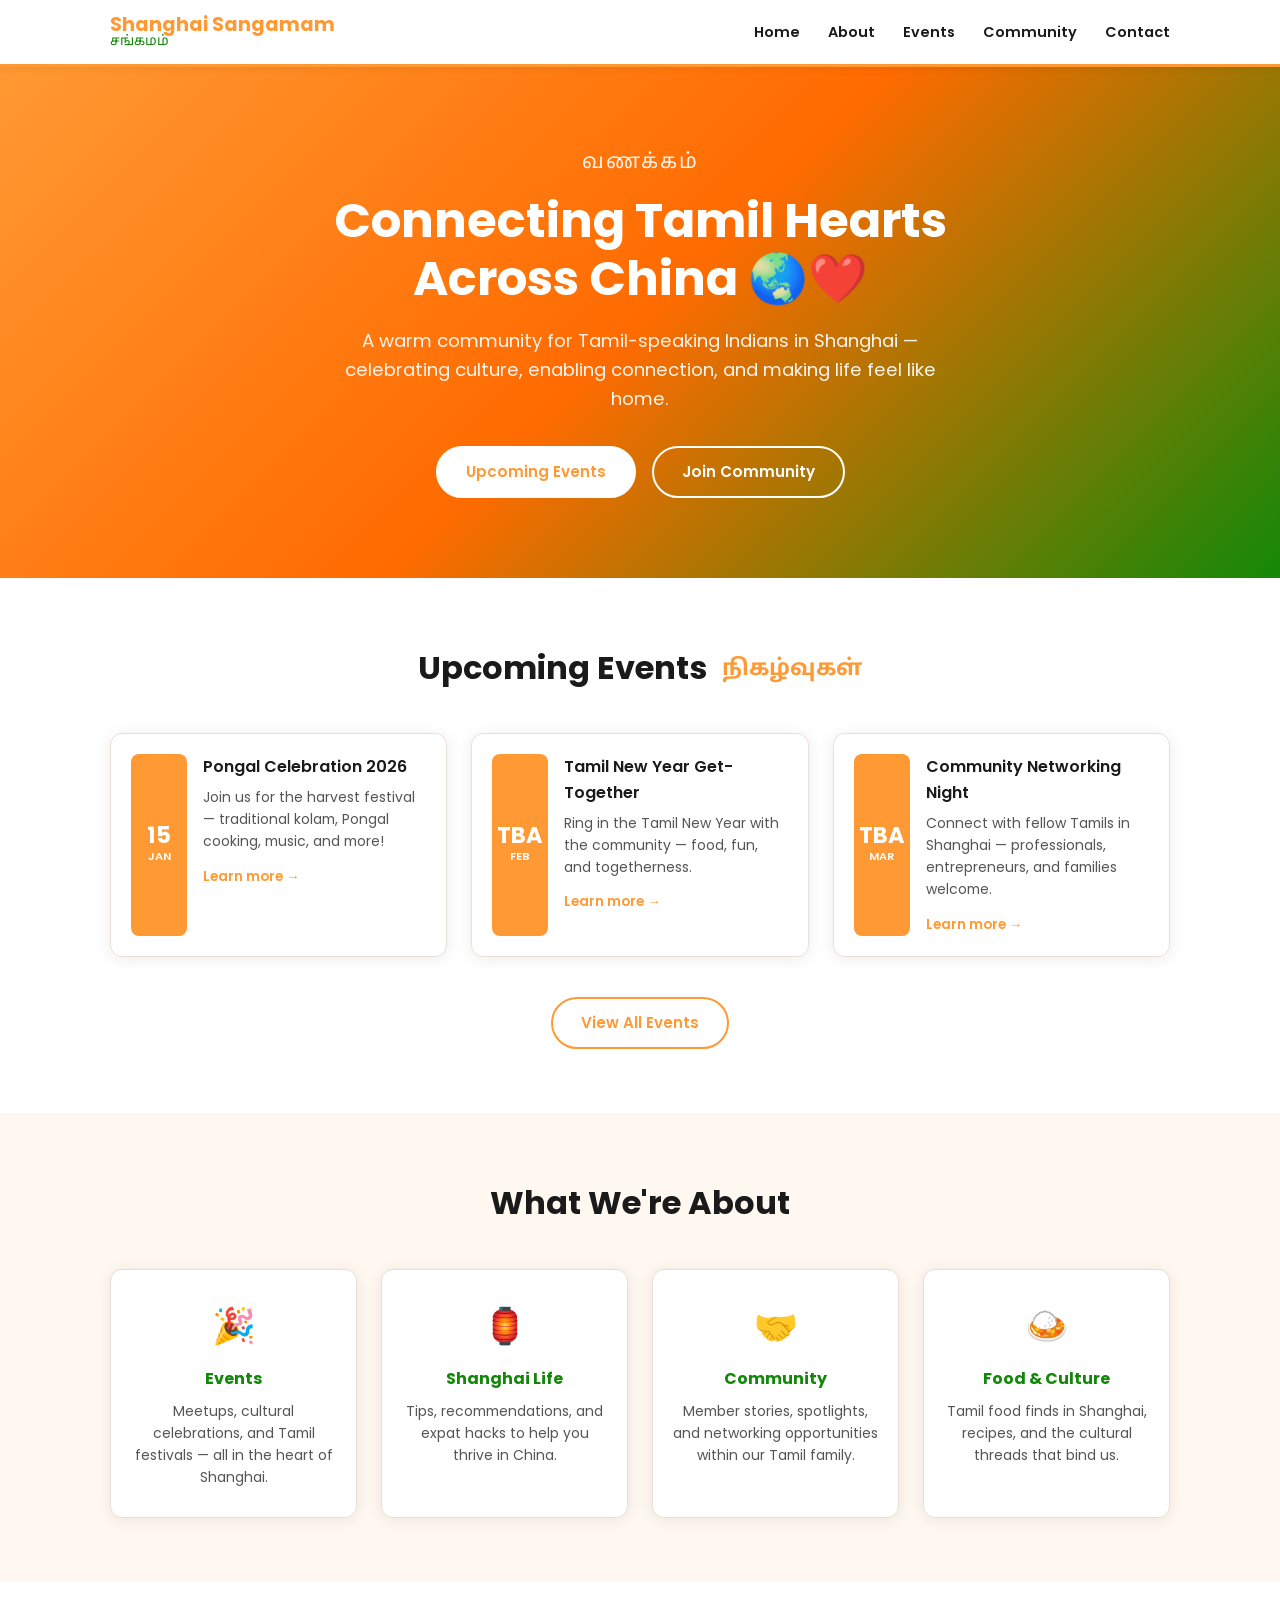
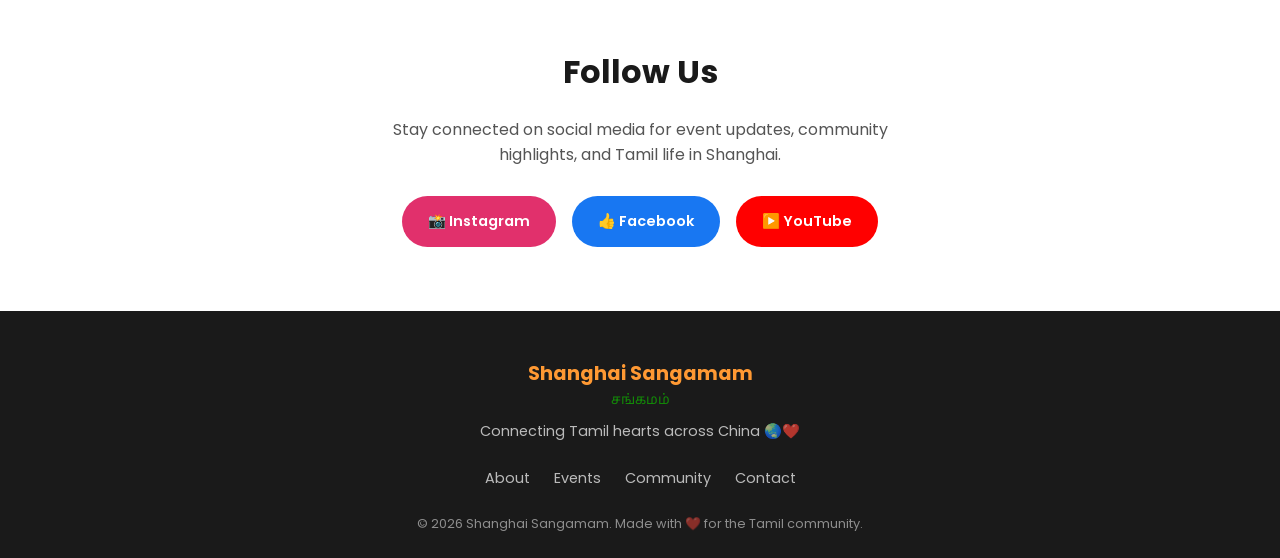
==== index.html @ ef9b686e "Initial website launch — full folder structure + all 5 pages Home, About, Events, Community, and Con" ====
<!DOCTYPE html>
<html lang="en">
<head>
  <meta charset="UTF-8" />
  <meta name="viewport" content="width=device-width, initial-scale=1.0" />
  <title>Shanghai Sangamam — Connecting Tamil Hearts Across China</title>
  <meta name="description" content="A digital home for the Tamil-speaking Indian community in Shanghai. Join us for events, culture, and community." />
  <link rel="preconnect" href="https://fonts.googleapis.com" />
  <link rel="preconnect" href="https://fonts.gstatic.com" crossorigin />
  <link href="https://fonts.googleapis.com/css2?family=Poppins:wght@400;600;700&family=Noto+Sans+Tamil:wght@400;600&display=swap" rel="stylesheet" />
  <link rel="stylesheet" href="style.css" />
</head>
<body>

  <header class="site-header">
    <div class="container">
      <div class="logo">
        <span class="logo-text">Shanghai Sangamam</span>
        <span class="logo-tamil">சங்கமம்</span>
      </div>
      <nav class="main-nav">
        <a href="index.html">Home</a>
        <a href="pages/about.html">About</a>
        <a href="pages/events.html">Events</a>
        <a href="pages/community.html">Community</a>
        <a href="pages/contact.html">Contact</a>
      </nav>
      <button class="nav-toggle" aria-label="Toggle navigation">&#9776;</button>
    </div>
  </header>

  <section class="hero">
    <div class="container">
      <p class="hero-tamil">வணக்கம்</p>
      <h1>Connecting Tamil Hearts<br>Across China 🌏❤️</h1>
      <p class="hero-sub">A warm community for Tamil-speaking Indians in Shanghai — celebrating culture, enabling connection, and making life feel like home.</p>
      <div class="hero-cta">
        <a href="pages/events.html" class="btn btn-primary">Upcoming Events</a>
        <a href="pages/community.html" class="btn btn-outline">Join Community</a>
      </div>
    </div>
  </section>

  <section class="section upcoming-events">
    <div class="container">
      <h2>Upcoming Events <span class="tamil-accent">நிகழ்வுகள்</span></h2>
      <div class="events-grid">
        <div class="event-card">
          <div class="event-date">
            <span class="day">15</span>
            <span class="month">Jan</span>
          </div>
          <div class="event-info">
            <h3>Pongal Celebration 2026</h3>
            <p>Join us for the harvest festival — traditional kolam, Pongal cooking, music, and more!</p>
            <a href="pages/events.html" class="link-arrow">Learn more →</a>
          </div>
        </div>
        <div class="event-card">
          <div class="event-date">
            <span class="day">TBA</span>
            <span class="month">Feb</span>
          </div>
          <div class="event-info">
            <h3>Tamil New Year Get-Together</h3>
            <p>Ring in the Tamil New Year with the community — food, fun, and togetherness.</p>
            <a href="pages/events.html" class="link-arrow">Learn more →</a>
          </div>
        </div>
        <div class="event-card">
          <div class="event-date">
            <span class="day">TBA</span>
            <span class="month">Mar</span>
          </div>
          <div class="event-info">
            <h3>Community Networking Night</h3>
            <p>Connect with fellow Tamils in Shanghai — professionals, entrepreneurs, and families welcome.</p>
            <a href="pages/events.html" class="link-arrow">Learn more →</a>
          </div>
        </div>
      </div>
      <div class="section-footer">
        <a href="pages/events.html" class="btn btn-outline">View All Events</a>
      </div>
    </div>
  </section>

  <section class="section pillars">
    <div class="container">
      <h2>What We're About</h2>
      <div class="pillars-grid">
        <div class="pillar-card">
          <div class="pillar-icon">🎉</div>
          <h3>Events</h3>
          <p>Meetups, cultural celebrations, and Tamil festivals — all in the heart of Shanghai.</p>
        </div>
        <div class="pillar-card">
          <div class="pillar-icon">🏮</div>
          <h3>Shanghai Life</h3>
          <p>Tips, recommendations, and expat hacks to help you thrive in China.</p>
        </div>
        <div class="pillar-card">
          <div class="pillar-icon">🤝</div>
          <h3>Community</h3>
          <p>Member stories, spotlights, and networking opportunities within our Tamil family.</p>
        </div>
        <div class="pillar-card">
          <div class="pillar-icon">🍛</div>
          <h3>Food & Culture</h3>
          <p>Tamil food finds in Shanghai, recipes, and the cultural threads that bind us.</p>
        </div>
      </div>
    </div>
  </section>

  <section class="section social-strip">
    <div class="container">
      <h2>Follow Us</h2>
      <p>Stay connected on social media for event updates, community highlights, and Tamil life in Shanghai.</p>
      <div class="social-links">
        <a href="#" class="social-btn instagram" aria-label="Instagram">📸 Instagram</a>
        <a href="#" class="social-btn facebook" aria-label="Facebook">👍 Facebook</a>
        <a href="#" class="social-btn youtube" aria-label="YouTube">▶️ YouTube</a>
      </div>
    </div>
  </section>

  <footer class="site-footer">
    <div class="container">
      <div class="footer-brand">
        <span class="logo-text">Shanghai Sangamam</span>
        <span class="logo-tamil">சங்கமம்</span>
        <p>Connecting Tamil hearts across China 🌏❤️</p>
      </div>
      <nav class="footer-nav">
        <a href="pages/about.html">About</a>
        <a href="pages/events.html">Events</a>
        <a href="pages/community.html">Community</a>
        <a href="pages/contact.html">Contact</a>
      </nav>
      <p class="footer-copy">&copy; 2026 Shanghai Sangamam. Made with ❤️ for the Tamil community.</p>
    </div>
  </footer>

  <script src="script.js"></script>
</body>
</html>
---- style.css ----
/* ===== Reset & Base ===== */
*, *::before, *::after { box-sizing: border-box; margin: 0; padding: 0; }

:root {
  --saffron: #FF9933;
  --saffron-dark: #e07a00;
  --green: #138808;
  --green-dark: #0d6006;
  --cream: #FFF8F0;
  --white: #ffffff;
  --text: #1a1a1a;
  --text-light: #555555;
  --border: #e8e0d5;
  --shadow: 0 2px 16px rgba(0,0,0,0.08);
  --radius: 12px;
}

html { scroll-behavior: smooth; }

body {
  font-family: 'Poppins', sans-serif;
  color: var(--text);
  background: var(--white);
  line-height: 1.6;
}

.tamil { font-family: 'Noto Sans Tamil', sans-serif; }

/* ===== Container ===== */
.container {
  max-width: 1100px;
  margin: 0 auto;
  padding: 0 20px;
}

/* ===== Header ===== */
.site-header {
  background: var(--white);
  border-bottom: 3px solid var(--saffron);
  position: sticky;
  top: 0;
  z-index: 100;
  box-shadow: 0 2px 8px rgba(0,0,0,0.06);
}

.site-header .container {
  display: flex;
  align-items: center;
  justify-content: space-between;
  padding-top: 14px;
  padding-bottom: 14px;
}

.logo { display: flex; flex-direction: column; line-height: 1.1; }
.logo-text { font-size: 1.2rem; font-weight: 700; color: var(--saffron); }
.logo-tamil { font-family: 'Noto Sans Tamil', sans-serif; font-size: 0.85rem; color: var(--green); }

.main-nav { display: flex; gap: 28px; }
.main-nav a {
  text-decoration: none;
  color: var(--text);
  font-weight: 600;
  font-size: 0.9rem;
  transition: color 0.2s;
}
.main-nav a:hover { color: var(--saffron); }

.nav-toggle {
  display: none;
  background: none;
  border: none;
  font-size: 1.5rem;
  cursor: pointer;
  color: var(--text);
}

/* ===== Hero ===== */
.hero {
  background: linear-gradient(135deg, var(--saffron) 0%, #ff6b00 50%, var(--green) 100%);
  color: var(--white);
  padding: 80px 20px;
  text-align: center;
}

.hero-tamil {
  font-family: 'Noto Sans Tamil', sans-serif;
  font-size: 1.3rem;
  opacity: 0.9;
  margin-bottom: 12px;
  letter-spacing: 2px;
}

.hero h1 {
  font-size: clamp(1.8rem, 5vw, 3rem);
  font-weight: 700;
  line-height: 1.2;
  margin-bottom: 18px;
}

.hero-sub {
  font-size: clamp(0.95rem, 2.5vw, 1.15rem);
  max-width: 600px;
  margin: 0 auto 32px;
  opacity: 0.92;
}

.hero-cta { display: flex; gap: 16px; justify-content: center; flex-wrap: wrap; }

/* ===== Buttons ===== */
.btn {
  display: inline-block;
  padding: 12px 28px;
  border-radius: 50px;
  font-weight: 600;
  font-size: 0.95rem;
  text-decoration: none;
  transition: all 0.2s;
  cursor: pointer;
}

.btn-primary {
  background: var(--white);
  color: var(--saffron);
  border: 2px solid var(--white);
}
.btn-primary:hover { background: var(--cream); }

.btn-outline {
  background: transparent;
  color: var(--white);
  border: 2px solid var(--white);
}
.btn-outline:hover { background: rgba(255,255,255,0.15); }

.btn-green {
  background: var(--green);
  color: var(--white);
  border: 2px solid var(--green);
}
.btn-green:hover { background: var(--green-dark); }

/* ===== Sections ===== */
.section { padding: 64px 20px; }
.section:nth-child(even) { background: var(--cream); }

.section h2 {
  font-size: clamp(1.5rem, 3.5vw, 2rem);
  font-weight: 700;
  margin-bottom: 40px;
  text-align: center;
  color: var(--text);
}

.tamil-accent {
  font-family: 'Noto Sans Tamil', sans-serif;
  font-size: 0.7em;
  color: var(--saffron);
  margin-left: 8px;
  vertical-align: middle;
}

.section-footer { text-align: center; margin-top: 40px; }
.section-footer .btn-outline { color: var(--saffron); border-color: var(--saffron); }
.section-footer .btn-outline:hover { background: var(--saffron); color: var(--white); }

/* ===== Events Grid ===== */
.events-grid {
  display: grid;
  grid-template-columns: repeat(auto-fit, minmax(280px, 1fr));
  gap: 24px;
}

.event-card {
  display: flex;
  gap: 16px;
  background: var(--white);
  border: 1px solid var(--border);
  border-radius: var(--radius);
  padding: 20px;
  box-shadow: var(--shadow);
  transition: transform 0.2s;
}
.event-card:hover { transform: translateY(-2px); }

.event-date {
  display: flex;
  flex-direction: column;
  align-items: center;
  justify-content: center;
  background: var(--saffron);
  color: var(--white);
  border-radius: 8px;
  min-width: 56px;
  padding: 8px;
  text-align: center;
}
.event-date .day { font-size: 1.4rem; font-weight: 700; line-height: 1; }
.event-date .month { font-size: 0.7rem; font-weight: 600; text-transform: uppercase; margin-top: 2px; }

.event-info h3 { font-size: 1rem; font-weight: 600; margin-bottom: 6px; }
.event-info p { font-size: 0.87rem; color: var(--text-light); margin-bottom: 10px; }

.link-arrow {
  color: var(--saffron);
  font-weight: 600;
  font-size: 0.85rem;
  text-decoration: none;
}
.link-arrow:hover { color: var(--saffron-dark); }

/* ===== Pillars Grid ===== */
.pillars-grid {
  display: grid;
  grid-template-columns: repeat(auto-fit, minmax(220px, 1fr));
  gap: 24px;
}

.pillar-card {
  background: var(--white);
  border: 1px solid var(--border);
  border-radius: var(--radius);
  padding: 28px 20px;
  text-align: center;
  box-shadow: var(--shadow);
  transition: transform 0.2s;
}
.pillar-card:hover { transform: translateY(-3px); }
.pillar-icon { font-size: 2.2rem; margin-bottom: 12px; }
.pillar-card h3 { font-size: 1rem; font-weight: 700; margin-bottom: 8px; color: var(--green); }
.pillar-card p { font-size: 0.87rem; color: var(--text-light); }

/* ===== Social Strip ===== */
.social-strip { text-align: center; }
.social-strip p { color: var(--text-light); margin-bottom: 28px; max-width: 500px; margin-left: auto; margin-right: auto; margin-top: -20px; }

.social-links { display: flex; gap: 16px; justify-content: center; flex-wrap: wrap; }

.social-btn {
  display: inline-block;
  padding: 12px 24px;
  border-radius: 50px;
  font-weight: 600;
  font-size: 0.9rem;
  text-decoration: none;
  transition: all 0.2s;
  border: 2px solid transparent;
}
.social-btn.instagram { background: #E1306C; color: var(--white); }
.social-btn.instagram:hover { background: #c0255a; }
.social-btn.facebook { background: #1877F2; color: var(--white); }
.social-btn.facebook:hover { background: #145dbf; }
.social-btn.youtube { background: #FF0000; color: var(--white); }
.social-btn.youtube:hover { background: #cc0000; }

/* ===== Footer ===== */
.site-footer {
  background: var(--text);
  color: var(--white);
  padding: 48px 20px 24px;
  text-align: center;
}

.footer-brand { margin-bottom: 24px; }
.footer-brand .logo-text { display: block; font-size: 1.2rem; font-weight: 700; color: var(--saffron); }
.footer-brand .logo-tamil { display: block; font-family: 'Noto Sans Tamil', sans-serif; font-size: 0.85rem; color: var(--green); margin-bottom: 8px; }
.footer-brand p { font-size: 0.9rem; opacity: 0.7; }

.footer-nav { display: flex; gap: 24px; justify-content: center; flex-wrap: wrap; margin-bottom: 24px; }
.footer-nav a { color: rgba(255,255,255,0.7); text-decoration: none; font-size: 0.9rem; }
.footer-nav a:hover { color: var(--saffron); }

.footer-copy { font-size: 0.8rem; opacity: 0.5; }

/* ===== Page Hero (inner pages) ===== */
.page-hero {
  background: linear-gradient(135deg, var(--saffron) 0%, var(--green) 100%);
  color: var(--white);
  padding: 60px 20px;
  text-align: center;
}
.page-hero h1 { font-size: clamp(1.6rem, 4vw, 2.4rem); font-weight: 700; }
.page-hero .page-tamil { font-family: 'Noto Sans Tamil', sans-serif; font-size: 1rem; opacity: 0.85; margin-bottom: 10px; }
.page-hero p { opacity: 0.9; max-width: 560px; margin: 12px auto 0; }

/* ===== Form ===== */
.form-group { margin-bottom: 20px; }
.form-group label { display: block; font-weight: 600; font-size: 0.9rem; margin-bottom: 6px; }
.form-group input,
.form-group textarea,
.form-group select {
  width: 100%;
  padding: 12px 14px;
  border: 1.5px solid var(--border);
  border-radius: 8px;
  font-family: 'Poppins', sans-serif;
  font-size: 0.95rem;
  color: var(--text);
  transition: border-color 0.2s;
  background: var(--white);
}
.form-group input:focus,
.form-group textarea:focus { outline: none; border-color: var(--saffron); }
.form-group textarea { resize: vertical; min-height: 120px; }

/* ===== Responsive ===== */
@media (max-width: 768px) {
  .main-nav { display: none; }
  .main-nav.open { display: flex; flex-direction: column; gap: 16px; padding: 20px 0 10px; }
  .nav-toggle { display: block; }
  .site-header .container { flex-wrap: wrap; }
  .hero { padding: 60px 16px; }
  .section { padding: 48px 16px; }
  .events-grid, .pillars-grid { grid-template-columns: 1fr; }
}
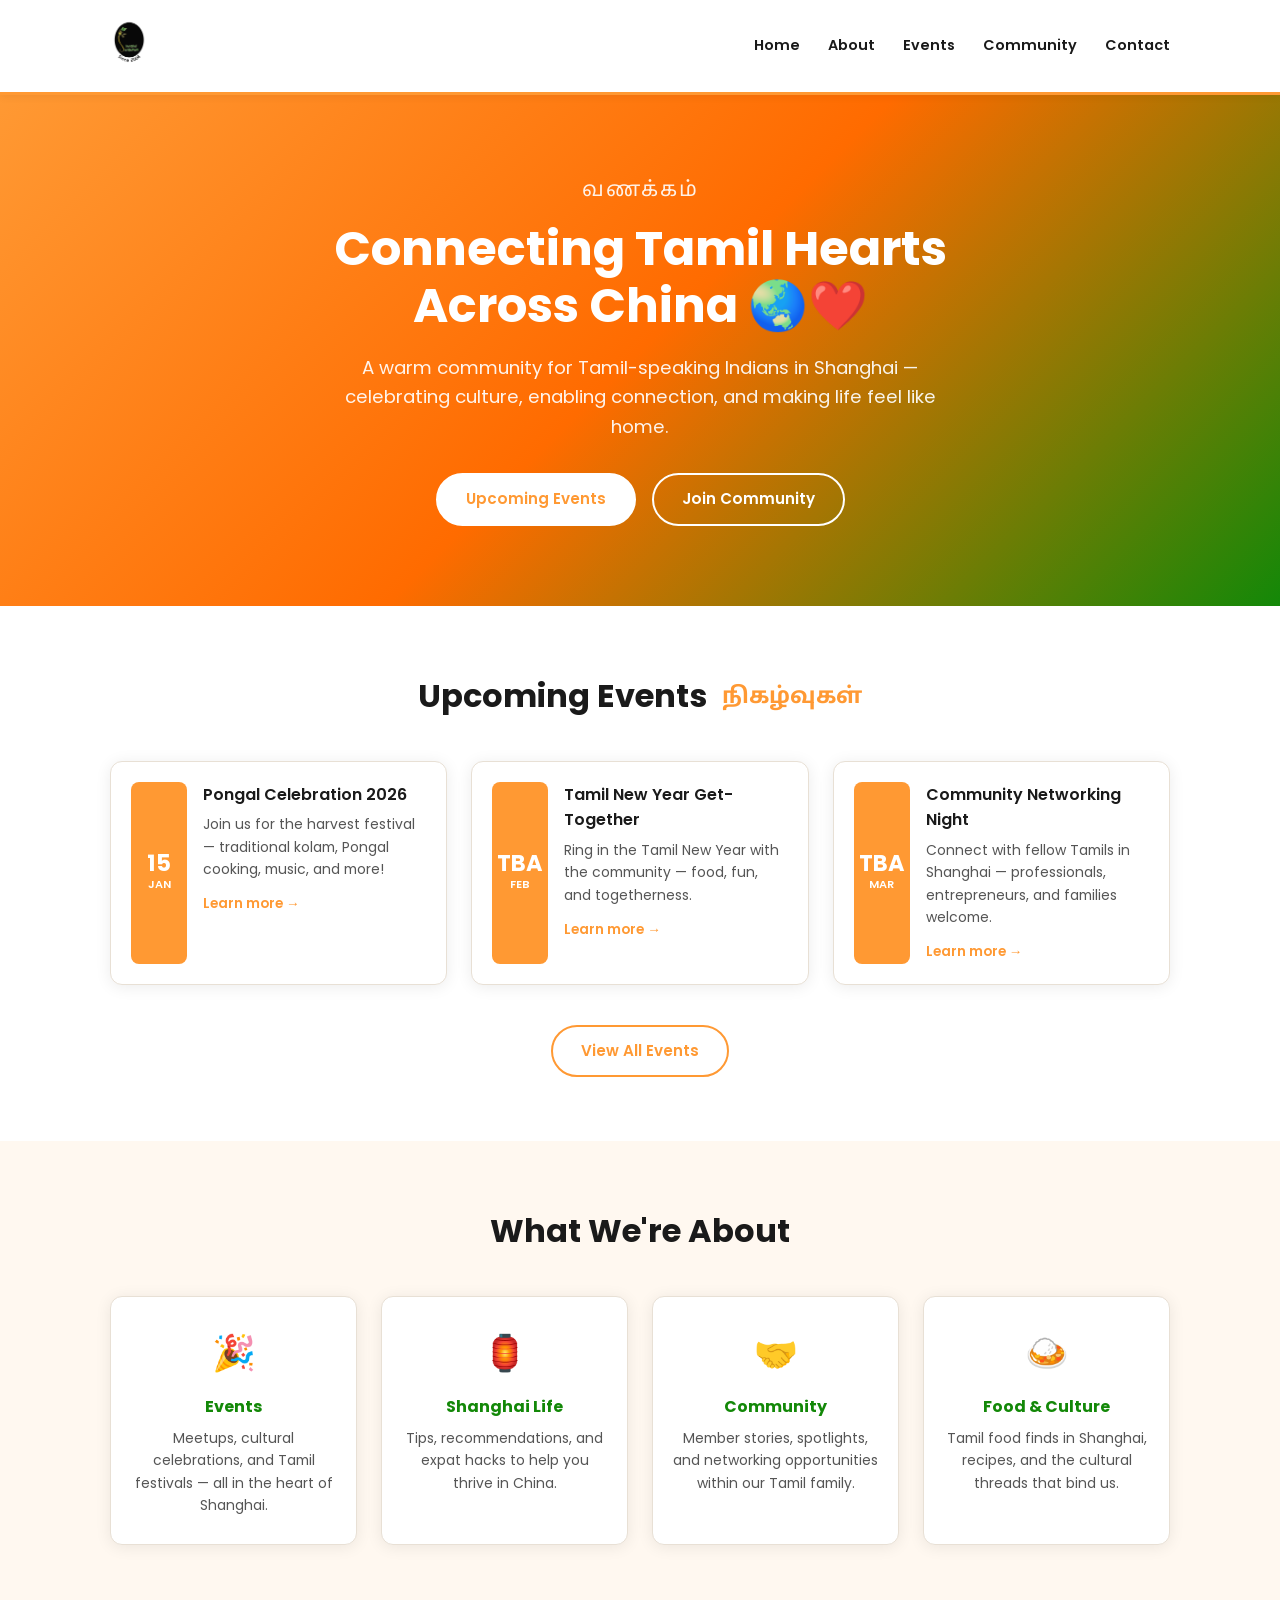
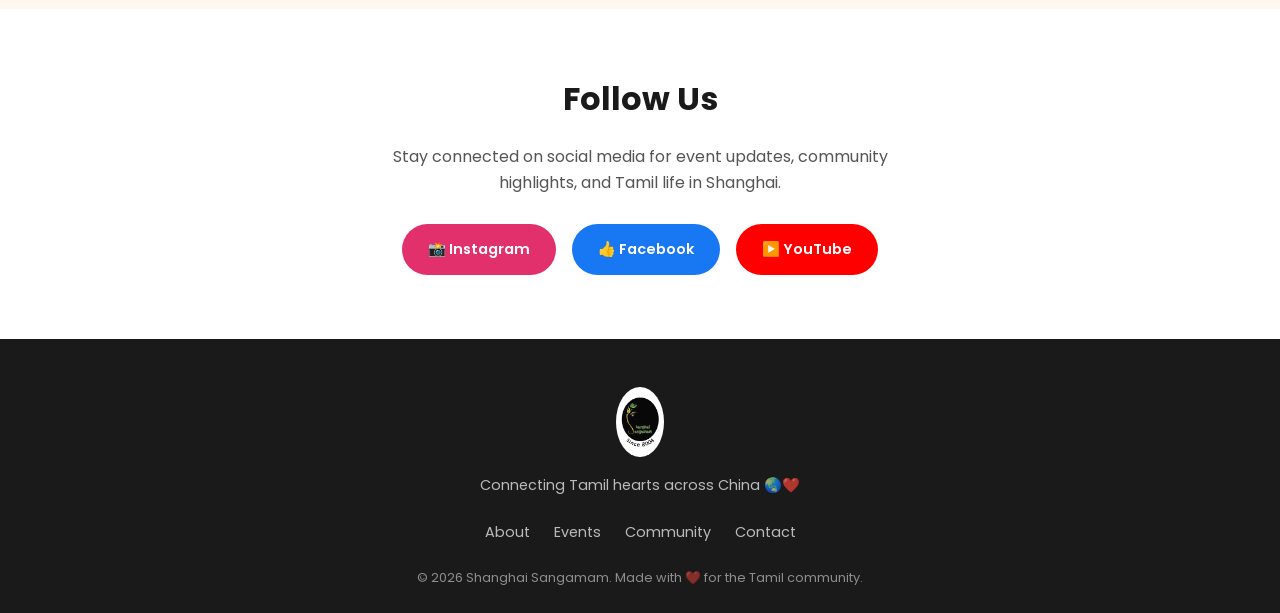
==== commit 1b79fa72: "Add SS logo to header and footer across all pages Co-Authored-By: Claude Sonnet 4.6 <noreply@anthrop" ====
--- a/index.html
+++ b/index.html
@@ -15,8 +15,7 @@
   <header class="site-header">
     <div class="container">
       <div class="logo">
-        <span class="logo-text">Shanghai Sangamam</span>
-        <span class="logo-tamil">சங்கமம்</span>
+        <a href="index.html"><img src="assets/logo/ss-logo.jpg" alt="Shanghai Sangamam" class="logo-img" /></a>
       </div>
       <nav class="main-nav">
         <a href="index.html">Home</a>
@@ -118,9 +117,9 @@
       <h2>Follow Us</h2>
       <p>Stay connected on social media for event updates, community highlights, and Tamil life in Shanghai.</p>
       <div class="social-links">
-        <a href="#" class="social-btn instagram" aria-label="Instagram">📸 Instagram</a>
-        <a href="#" class="social-btn facebook" aria-label="Facebook">👍 Facebook</a>
-        <a href="#" class="social-btn youtube" aria-label="YouTube">▶️ YouTube</a>
+        <a href="https://www.instagram.com/shanghaisangamam/" class="social-btn instagram" target="_blank" rel="noopener" aria-label="Instagram">📸 Instagram</a>
+        <a href="https://facebook.com/profile.php?id=61591375113423" class="social-btn facebook" target="_blank" rel="noopener" aria-label="Facebook">👍 Facebook</a>
+        <a href="https://www.youtube.com/@Shanghaisangamam" class="social-btn youtube" target="_blank" rel="noopener" aria-label="YouTube">▶️ YouTube</a>
       </div>
     </div>
   </section>
@@ -128,8 +127,7 @@
   <footer class="site-footer">
     <div class="container">
       <div class="footer-brand">
-        <span class="logo-text">Shanghai Sangamam</span>
-        <span class="logo-tamil">சங்கமம்</span>
+        <img src="assets/logo/ss-logo.jpg" alt="Shanghai Sangamam" class="footer-logo-img" />
         <p>Connecting Tamil hearts across China 🌏❤️</p>
       </div>
       <nav class="footer-nav">
--- a/style.css
+++ b/style.css
@@ -51,9 +51,9 @@
   padding-bottom: 14px;
 }
 
-.logo { display: flex; flex-direction: column; line-height: 1.1; }
-.logo-text { font-size: 1.2rem; font-weight: 700; color: var(--saffron); }
-.logo-tamil { font-family: 'Noto Sans Tamil', sans-serif; font-size: 0.85rem; color: var(--green); }
+.logo { display: flex; align-items: center; }
+.logo-img { height: 56px; width: auto; border-radius: 50%; object-fit: cover; }
+.footer-logo-img { height: 70px; width: auto; border-radius: 50%; object-fit: cover; margin-bottom: 10px; }
 
 .main-nav { display: flex; gap: 28px; }
 .main-nav a {
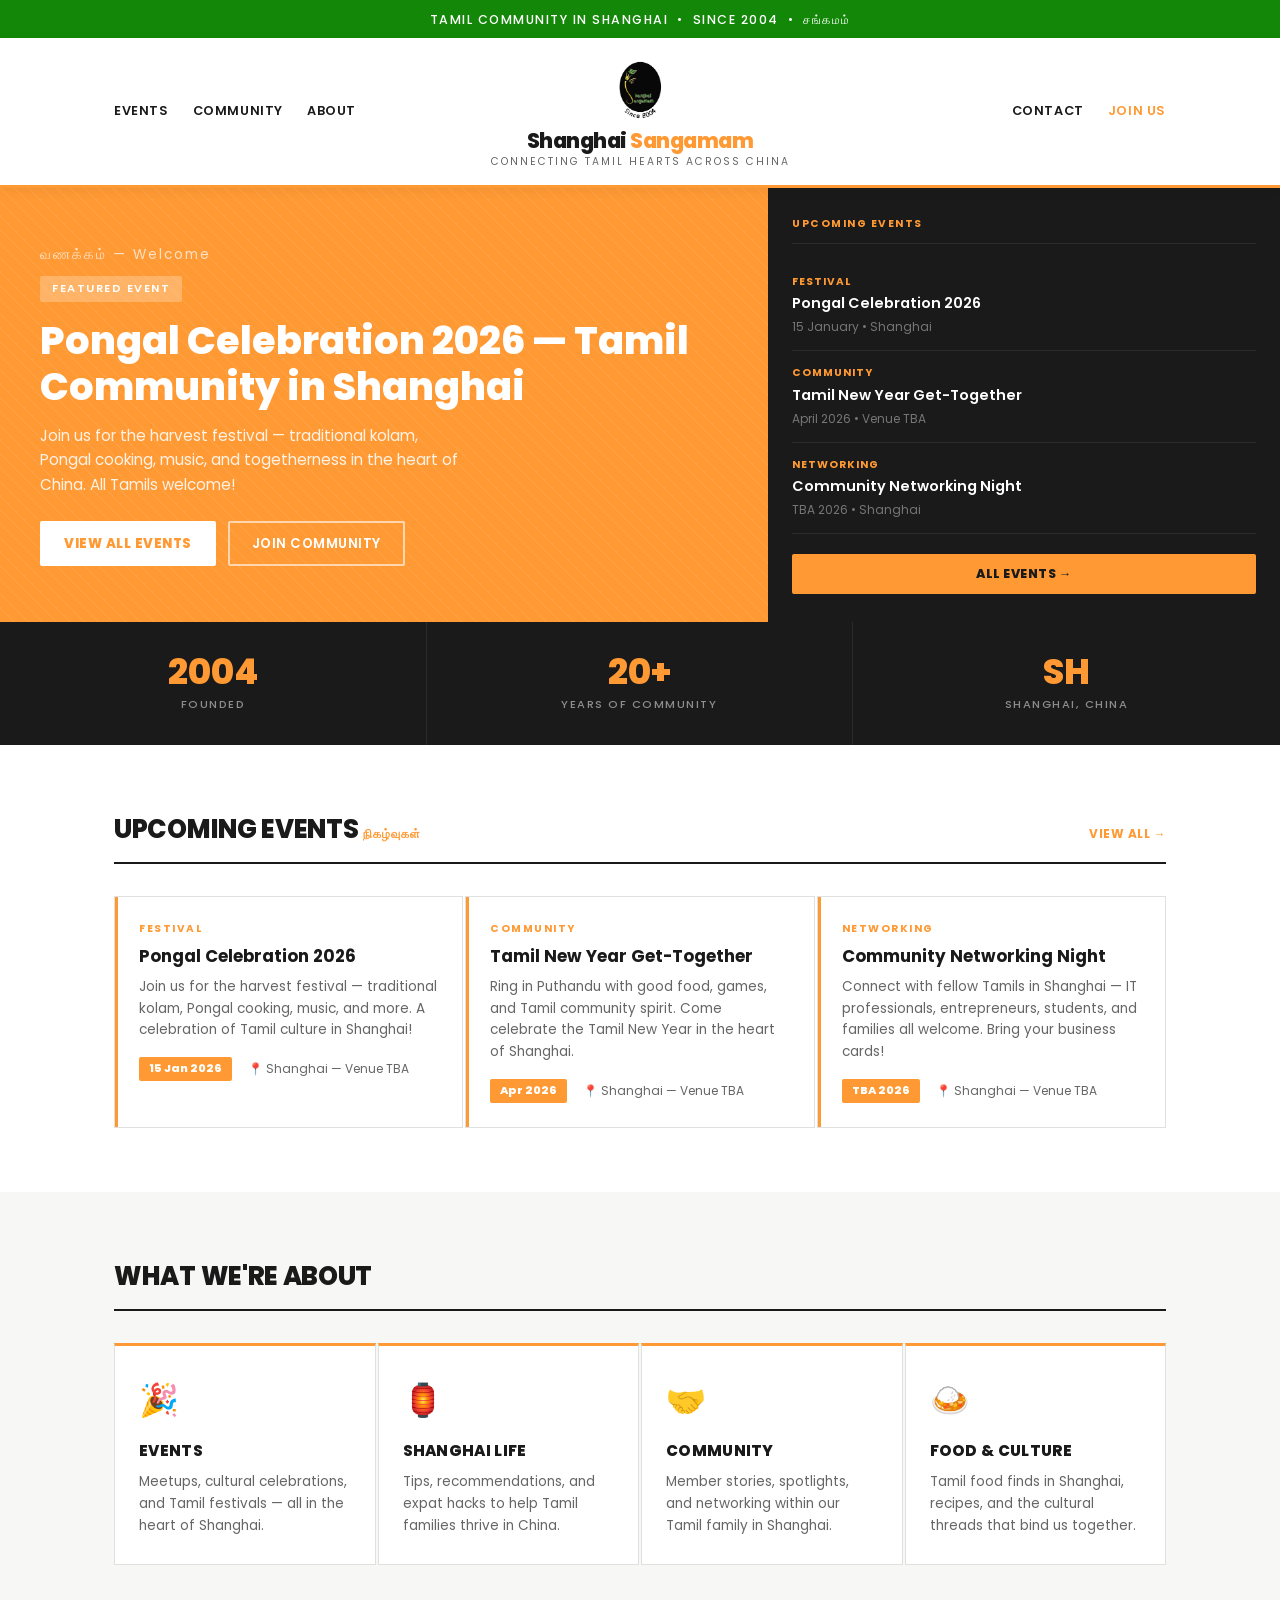
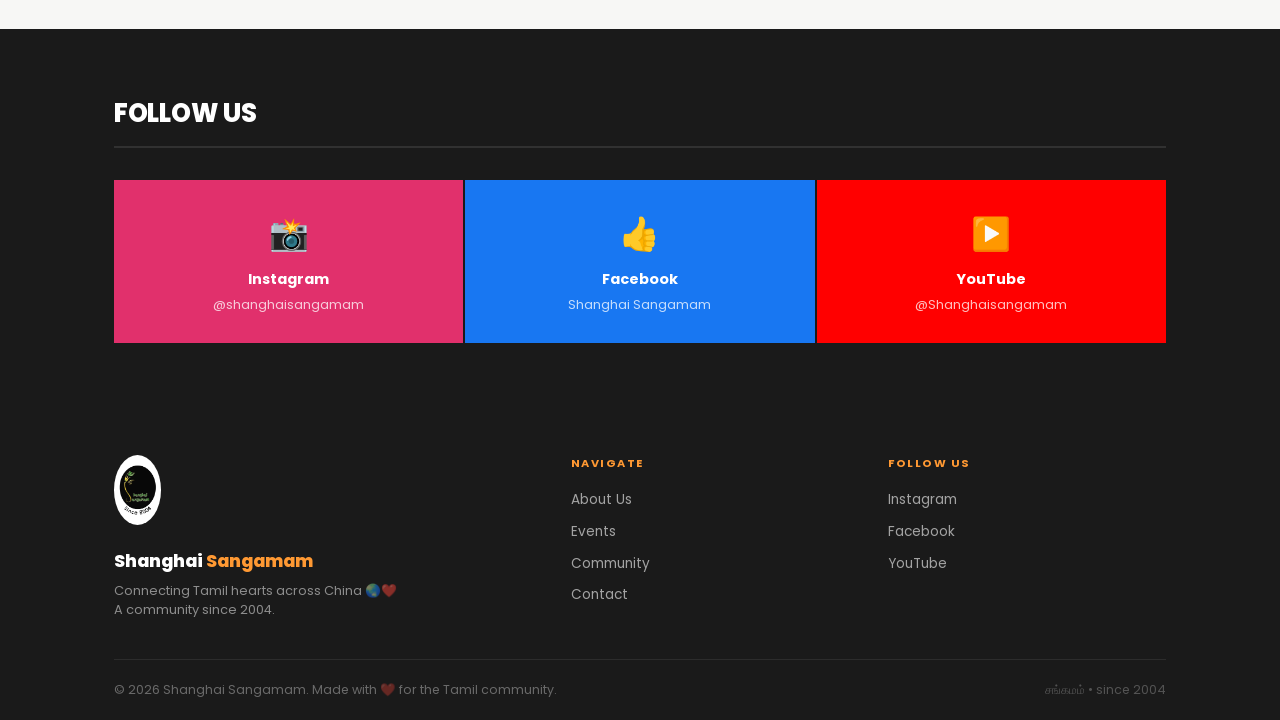
==== commit 76bf9d98: "Rebuild website in magazine editorial style New design: dark header, saffron hero split, editorial c" ====
--- a/index.html
+++ b/index.html
@@ -4,139 +4,221 @@
   <meta charset="UTF-8" />
   <meta name="viewport" content="width=device-width, initial-scale=1.0" />
   <title>Shanghai Sangamam — Connecting Tamil Hearts Across China</title>
-  <meta name="description" content="A digital home for the Tamil-speaking Indian community in Shanghai. Join us for events, culture, and community." />
+  <meta name="description" content="A digital home for the Tamil-speaking Indian community in Shanghai. Join us for events, culture, and community. Since 2004." />
   <link rel="preconnect" href="https://fonts.googleapis.com" />
   <link rel="preconnect" href="https://fonts.gstatic.com" crossorigin />
-  <link href="https://fonts.googleapis.com/css2?family=Poppins:wght@400;600;700&family=Noto+Sans+Tamil:wght@400;600&display=swap" rel="stylesheet" />
+  <link href="https://fonts.googleapis.com/css2?family=Poppins:wght@400;600;700;800&family=Noto+Sans+Tamil:wght@400;600&display=swap" rel="stylesheet" />
   <link rel="stylesheet" href="style.css" />
 </head>
 <body>
 
+  <div class="top-bar">
+    <span>Tamil Community in Shanghai &nbsp;•&nbsp; Since 2004 &nbsp;•&nbsp; சங்கமம்</span>
+  </div>
+
   <header class="site-header">
     <div class="container">
-      <div class="logo">
-        <a href="index.html"><img src="assets/logo/ss-logo.jpg" alt="Shanghai Sangamam" class="logo-img" /></a>
-      </div>
-      <nav class="main-nav">
-        <a href="index.html">Home</a>
-        <a href="pages/about.html">About</a>
+      <nav class="nav-left">
         <a href="pages/events.html">Events</a>
         <a href="pages/community.html">Community</a>
+        <a href="pages/about.html">About</a>
+      </nav>
+      <div class="logo-center">
+        <a href="index.html">
+          <img src="assets/logo/ss-logo.jpg" alt="Shanghai Sangamam" class="logo-img" />
+          <span class="logo-main">Shanghai <span>Sangamam</span></span>
+          <span class="logo-sub">Connecting Tamil hearts across China</span>
+        </a>
+      </div>
+      <nav class="nav-right">
         <a href="pages/contact.html">Contact</a>
+        <a href="pages/community.html" style="color:var(--saffron);">Join Us</a>
       </nav>
       <button class="nav-toggle" aria-label="Toggle navigation">&#9776;</button>
     </div>
+    <nav class="mobile-nav" id="mobile-nav">
+      <a href="pages/about.html">About</a>
+      <a href="pages/events.html">Events</a>
+      <a href="pages/community.html">Community</a>
+      <a href="pages/contact.html">Contact</a>
+    </nav>
   </header>
 
-  <section class="hero">
-    <div class="container">
-      <p class="hero-tamil">வணக்கம்</p>
-      <h1>Connecting Tamil Hearts<br>Across China 🌏❤️</h1>
-      <p class="hero-sub">A warm community for Tamil-speaking Indians in Shanghai — celebrating culture, enabling connection, and making life feel like home.</p>
-      <div class="hero-cta">
-        <a href="pages/events.html" class="btn btn-primary">Upcoming Events</a>
-        <a href="pages/community.html" class="btn btn-outline">Join Community</a>
+  <!-- Hero -->
+  <div class="hero-split">
+    <div class="hero-main">
+      <div class="hero-main-content">
+        <span class="hero-tamil-accent">வணக்கம் — Welcome</span>
+        <span class="hero-tag">Featured Event</span>
+        <h1>Pongal Celebration 2026 — Tamil Community in Shanghai</h1>
+        <p>Join us for the harvest festival — traditional kolam, Pongal cooking, music, and togetherness in the heart of China. All Tamils welcome!</p>
+        <div class="hero-btns">
+          <a href="pages/events.html" class="btn-white">View All Events</a>
+          <a href="pages/community.html" class="btn-ghost-white">Join Community</a>
+        </div>
+      </div>
+    </div>
+    <div class="hero-sidebar">
+      <div class="sidebar-label">Upcoming Events</div>
+      <div class="sidebar-event">
+        <div class="sidebar-event-cat">Festival</div>
+        <div class="sidebar-event-title">Pongal Celebration 2026</div>
+        <div class="sidebar-event-date">15 January • Shanghai</div>
+      </div>
+      <div class="sidebar-event">
+        <div class="sidebar-event-cat">Community</div>
+        <div class="sidebar-event-title">Tamil New Year Get-Together</div>
+        <div class="sidebar-event-date">April 2026 • Venue TBA</div>
+      </div>
+      <div class="sidebar-event">
+        <div class="sidebar-event-cat">Networking</div>
+        <div class="sidebar-event-title">Community Networking Night</div>
+        <div class="sidebar-event-date">TBA 2026 • Shanghai</div>
+      </div>
+      <div class="sidebar-cta">
+        <a href="pages/events.html" class="btn-saffron">All Events →</a>
+      </div>
+    </div>
+  </div>
+
+  <!-- Stats -->
+  <div class="stats-bar">
+    <div class="stat-item">
+      <div class="stat-num">2004</div>
+      <div class="stat-label">Founded</div>
+    </div>
+    <div class="stat-item">
+      <div class="stat-num">20+</div>
+      <div class="stat-label">Years of Community</div>
+    </div>
+    <div class="stat-item">
+      <div class="stat-num">SH</div>
+      <div class="stat-label">Shanghai, China</div>
+    </div>
+  </div>
+
+  <!-- Upcoming Events -->
+  <section class="section">
+    <div class="container">
+      <div class="section-header">
+        <h2>Upcoming Events <span class="section-header-tamil">நிகழ்வுகள்</span></h2>
+        <a href="pages/events.html" class="view-all">View All →</a>
+      </div>
+      <div class="events-grid">
+        <div class="event-card-mag">
+          <div class="event-card-cat">Festival</div>
+          <div class="event-card-title">Pongal Celebration 2026</div>
+          <div class="event-card-desc">Join us for the harvest festival — traditional kolam, Pongal cooking, music, and more. A celebration of Tamil culture in Shanghai!</div>
+          <div class="event-card-meta">
+            <span class="event-card-date-badge">15 Jan 2026</span>
+            <span>📍 Shanghai — Venue TBA</span>
+          </div>
+        </div>
+        <div class="event-card-mag">
+          <div class="event-card-cat">Community</div>
+          <div class="event-card-title">Tamil New Year Get-Together</div>
+          <div class="event-card-desc">Ring in Puthandu with good food, games, and Tamil community spirit. Come celebrate the Tamil New Year in the heart of Shanghai.</div>
+          <div class="event-card-meta">
+            <span class="event-card-date-badge">Apr 2026</span>
+            <span>📍 Shanghai — Venue TBA</span>
+          </div>
+        </div>
+        <div class="event-card-mag">
+          <div class="event-card-cat">Networking</div>
+          <div class="event-card-title">Community Networking Night</div>
+          <div class="event-card-desc">Connect with fellow Tamils in Shanghai — IT professionals, entrepreneurs, students, and families all welcome. Bring your business cards!</div>
+          <div class="event-card-meta">
+            <span class="event-card-date-badge">TBA 2026</span>
+            <span>📍 Shanghai — Venue TBA</span>
+          </div>
+        </div>
       </div>
     </div>
   </section>
 
-  <section class="section upcoming-events">
-    <div class="container">
-      <h2>Upcoming Events <span class="tamil-accent">நிகழ்வுகள்</span></h2>
-      <div class="events-grid">
-        <div class="event-card">
-          <div class="event-date">
-            <span class="day">15</span>
-            <span class="month">Jan</span>
-          </div>
-          <div class="event-info">
-            <h3>Pongal Celebration 2026</h3>
-            <p>Join us for the harvest festival — traditional kolam, Pongal cooking, music, and more!</p>
-            <a href="pages/events.html" class="link-arrow">Learn more →</a>
-          </div>
-        </div>
-        <div class="event-card">
-          <div class="event-date">
-            <span class="day">TBA</span>
-            <span class="month">Feb</span>
-          </div>
-          <div class="event-info">
-            <h3>Tamil New Year Get-Together</h3>
-            <p>Ring in the Tamil New Year with the community — food, fun, and togetherness.</p>
-            <a href="pages/events.html" class="link-arrow">Learn more →</a>
-          </div>
-        </div>
-        <div class="event-card">
-          <div class="event-date">
-            <span class="day">TBA</span>
-            <span class="month">Mar</span>
-          </div>
-          <div class="event-info">
-            <h3>Community Networking Night</h3>
-            <p>Connect with fellow Tamils in Shanghai — professionals, entrepreneurs, and families welcome.</p>
-            <a href="pages/events.html" class="link-arrow">Learn more →</a>
-          </div>
-        </div>
-      </div>
-      <div class="section-footer">
-        <a href="pages/events.html" class="btn btn-outline">View All Events</a>
-      </div>
-    </div>
-  </section>
-
-  <section class="section pillars">
-    <div class="container">
-      <h2>What We're About</h2>
-      <div class="pillars-grid">
-        <div class="pillar-card">
-          <div class="pillar-icon">🎉</div>
+  <!-- What We're About -->
+  <section class="section section-alt">
+    <div class="container">
+      <div class="section-header">
+        <h2>What We're About</h2>
+      </div>
+      <div class="pillars-mag">
+        <div class="pillar-mag">
+          <span class="pillar-icon-mag">🎉</span>
           <h3>Events</h3>
           <p>Meetups, cultural celebrations, and Tamil festivals — all in the heart of Shanghai.</p>
         </div>
-        <div class="pillar-card">
-          <div class="pillar-icon">🏮</div>
+        <div class="pillar-mag">
+          <span class="pillar-icon-mag">🏮</span>
           <h3>Shanghai Life</h3>
-          <p>Tips, recommendations, and expat hacks to help you thrive in China.</p>
-        </div>
-        <div class="pillar-card">
-          <div class="pillar-icon">🤝</div>
+          <p>Tips, recommendations, and expat hacks to help Tamil families thrive in China.</p>
+        </div>
+        <div class="pillar-mag">
+          <span class="pillar-icon-mag">🤝</span>
           <h3>Community</h3>
-          <p>Member stories, spotlights, and networking opportunities within our Tamil family.</p>
-        </div>
-        <div class="pillar-card">
-          <div class="pillar-icon">🍛</div>
+          <p>Member stories, spotlights, and networking within our Tamil family in Shanghai.</p>
+        </div>
+        <div class="pillar-mag">
+          <span class="pillar-icon-mag">🍛</span>
           <h3>Food & Culture</h3>
-          <p>Tamil food finds in Shanghai, recipes, and the cultural threads that bind us.</p>
+          <p>Tamil food finds in Shanghai, recipes, and the cultural threads that bind us together.</p>
         </div>
       </div>
     </div>
   </section>
 
-  <section class="section social-strip">
-    <div class="container">
-      <h2>Follow Us</h2>
-      <p>Stay connected on social media for event updates, community highlights, and Tamil life in Shanghai.</p>
-      <div class="social-links">
-        <a href="https://www.instagram.com/shanghaisangamam/" class="social-btn instagram" target="_blank" rel="noopener" aria-label="Instagram">📸 Instagram</a>
-        <a href="https://facebook.com/profile.php?id=61591375113423" class="social-btn facebook" target="_blank" rel="noopener" aria-label="Facebook">👍 Facebook</a>
-        <a href="https://www.youtube.com/@Shanghaisangamam" class="social-btn youtube" target="_blank" rel="noopener" aria-label="YouTube">▶️ YouTube</a>
+  <!-- Follow Us -->
+  <section class="section section-dark">
+    <div class="container">
+      <div class="section-header">
+        <h2>Follow Us</h2>
+      </div>
+      <div class="social-mag">
+        <a href="https://www.instagram.com/shanghaisangamam/" target="_blank" rel="noopener" class="social-card-mag instagram">
+          <span class="s-icon">📸</span>
+          <h3>Instagram</h3>
+          <p>@shanghaisangamam</p>
+        </a>
+        <a href="https://facebook.com/profile.php?id=61591375113423" target="_blank" rel="noopener" class="social-card-mag facebook">
+          <span class="s-icon">👍</span>
+          <h3>Facebook</h3>
+          <p>Shanghai Sangamam</p>
+        </a>
+        <a href="https://www.youtube.com/@Shanghaisangamam" target="_blank" rel="noopener" class="social-card-mag youtube">
+          <span class="s-icon">▶️</span>
+          <h3>YouTube</h3>
+          <p>@Shanghaisangamam</p>
+        </a>
       </div>
     </div>
   </section>
 
   <footer class="site-footer">
     <div class="container">
-      <div class="footer-brand">
-        <img src="assets/logo/ss-logo.jpg" alt="Shanghai Sangamam" class="footer-logo-img" />
-        <p>Connecting Tamil hearts across China 🌏❤️</p>
-      </div>
-      <nav class="footer-nav">
-        <a href="pages/about.html">About</a>
-        <a href="pages/events.html">Events</a>
-        <a href="pages/community.html">Community</a>
-        <a href="pages/contact.html">Contact</a>
-      </nav>
-      <p class="footer-copy">&copy; 2026 Shanghai Sangamam. Made with ❤️ for the Tamil community.</p>
+      <div class="footer-top">
+        <div class="footer-brand">
+          <img src="assets/logo/ss-logo.jpg" alt="Shanghai Sangamam" class="footer-logo-img" />
+          <span class="brand-name">Shanghai <span>Sangamam</span></span>
+          <p class="brand-tagline">Connecting Tamil hearts across China 🌏❤️<br>A community since 2004.</p>
+        </div>
+        <div class="footer-col">
+          <h4>Navigate</h4>
+          <a href="pages/about.html">About Us</a>
+          <a href="pages/events.html">Events</a>
+          <a href="pages/community.html">Community</a>
+          <a href="pages/contact.html">Contact</a>
+        </div>
+        <div class="footer-col">
+          <h4>Follow Us</h4>
+          <a href="https://www.instagram.com/shanghaisangamam/" target="_blank" rel="noopener">Instagram</a>
+          <a href="https://facebook.com/profile.php?id=61591375113423" target="_blank" rel="noopener">Facebook</a>
+          <a href="https://www.youtube.com/@Shanghaisangamam" target="_blank" rel="noopener">YouTube</a>
+        </div>
+      </div>
+      <div class="footer-bottom">
+        <span class="footer-copy">&copy; 2026 Shanghai Sangamam. Made with ❤️ for the Tamil community.</span>
+        <span class="footer-tamil">சங்கமம் • since 2004</span>
+      </div>
     </div>
   </footer>
 
--- a/style.css
+++ b/style.css
@@ -6,13 +6,15 @@
   --saffron-dark: #e07a00;
   --green: #138808;
   --green-dark: #0d6006;
+  --dark: #1a1a1a;
+  --dark2: #2d2d2d;
   --cream: #FFF8F0;
   --white: #ffffff;
   --text: #1a1a1a;
-  --text-light: #555555;
-  --border: #e8e0d5;
-  --shadow: 0 2px 16px rgba(0,0,0,0.08);
-  --radius: 12px;
+  --text-light: #666666;
+  --border: #e0e0e0;
+  --border-dark: rgba(255,255,255,0.08);
+  --radius: 4px;
 }
 
 html { scroll-behavior: smooth; }
@@ -24,13 +26,26 @@
   line-height: 1.6;
 }
 
-.tamil { font-family: 'Noto Sans Tamil', sans-serif; }
-
-/* ===== Container ===== */
+a { text-decoration: none; color: inherit; }
+
 .container {
   max-width: 1100px;
   margin: 0 auto;
-  padding: 0 20px;
+  padding: 0 24px;
+}
+
+/* ===== Top Bar ===== */
+.top-bar {
+  background: var(--green);
+  padding: 6px 24px;
+  text-align: center;
+}
+.top-bar span {
+  color: #fff;
+  font-size: 0.78rem;
+  letter-spacing: 1.5px;
+  text-transform: uppercase;
+  font-weight: 500;
 }
 
 /* ===== Header ===== */
@@ -40,30 +55,50 @@
   position: sticky;
   top: 0;
   z-index: 100;
-  box-shadow: 0 2px 8px rgba(0,0,0,0.06);
+  box-shadow: 0 2px 12px rgba(0,0,0,0.06);
 }
 
 .site-header .container {
-  display: flex;
+  display: grid;
+  grid-template-columns: 1fr auto 1fr;
   align-items: center;
-  justify-content: space-between;
-  padding-top: 14px;
-  padding-bottom: 14px;
-}
-
-.logo { display: flex; align-items: center; }
-.logo-img { height: 56px; width: auto; border-radius: 50%; object-fit: cover; }
-.footer-logo-img { height: 70px; width: auto; border-radius: 50%; object-fit: cover; margin-bottom: 10px; }
-
-.main-nav { display: flex; gap: 28px; }
-.main-nav a {
-  text-decoration: none;
+  padding-top: 12px;
+  padding-bottom: 12px;
+  gap: 20px;
+}
+
+.nav-left { display: flex; gap: 24px; justify-content: flex-start; }
+.nav-right { display: flex; gap: 24px; justify-content: flex-end; }
+.nav-left a, .nav-right a {
   color: var(--text);
   font-weight: 600;
-  font-size: 0.9rem;
+  font-size: 0.8rem;
+  text-transform: uppercase;
+  letter-spacing: 0.6px;
   transition: color 0.2s;
 }
-.main-nav a:hover { color: var(--saffron); }
+.nav-left a:hover, .nav-right a:hover { color: var(--saffron); }
+
+.logo-center { text-align: center; }
+.logo-center a { display: inline-block; }
+.logo-img { height: 80px; width: auto; border-radius: 50%; object-fit: cover; display: block; margin: 0 auto; }
+.logo-main {
+  font-size: 1.3rem;
+  font-weight: 800;
+  color: var(--dark);
+  letter-spacing: -0.5px;
+  line-height: 1.1;
+  display: block;
+}
+.logo-main span { color: var(--saffron); }
+.logo-sub {
+  font-size: 0.65rem;
+  color: var(--text-light);
+  letter-spacing: 2px;
+  text-transform: uppercase;
+  display: block;
+  margin-top: 2px;
+}
 
 .nav-toggle {
   display: none;
@@ -74,241 +109,528 @@
   color: var(--text);
 }
 
-/* ===== Hero ===== */
-.hero {
-  background: linear-gradient(135deg, var(--saffron) 0%, #ff6b00 50%, var(--green) 100%);
-  color: var(--white);
-  padding: 80px 20px;
+/* ===== Hero Split ===== */
+.hero-split {
+  display: grid;
+  grid-template-columns: 1.5fr 1fr;
+  min-height: 420px;
+}
+
+.hero-main {
+  background: var(--saffron);
+  padding: 48px 40px;
+  display: flex;
+  flex-direction: column;
+  justify-content: center;
+  position: relative;
+  overflow: hidden;
+}
+
+.hero-main::before {
+  content: '';
+  position: absolute;
+  top: 0; left: 0; right: 0; bottom: 0;
+  background-image: repeating-linear-gradient(
+    45deg,
+    rgba(255,255,255,0.06) 0,
+    rgba(255,255,255,0.06) 1px,
+    transparent 0,
+    transparent 50%
+  );
+  background-size: 14px 14px;
+}
+
+.hero-main-content { position: relative; z-index: 1; }
+
+.hero-tag {
+  display: inline-block;
+  background: rgba(255,255,255,0.25);
+  color: #fff;
+  font-size: 0.7rem;
+  padding: 4px 12px;
+  border-radius: 2px;
+  letter-spacing: 1.5px;
+  text-transform: uppercase;
+  font-weight: 600;
+  margin-bottom: 16px;
+}
+
+.hero-main h1 {
+  font-size: clamp(1.6rem, 3.5vw, 2.4rem);
+  font-weight: 800;
+  color: #fff;
+  line-height: 1.2;
+  margin-bottom: 14px;
+}
+
+.hero-main p {
+  color: rgba(255,255,255,0.88);
+  font-size: 0.95rem;
+  margin-bottom: 24px;
+  max-width: 420px;
+  line-height: 1.6;
+}
+
+.hero-tamil-accent {
+  font-size: 0.85rem;
+  color: rgba(255,255,255,0.7);
+  letter-spacing: 2px;
+  margin-bottom: 8px;
+  display: block;
+}
+
+.hero-btns { display: flex; gap: 12px; flex-wrap: wrap; }
+
+.btn-white {
+  background: #fff;
+  color: var(--saffron);
+  border: 2px solid #fff;
+  padding: 10px 22px;
+  border-radius: 2px;
+  font-weight: 800;
+  font-size: 0.82rem;
+  text-transform: uppercase;
+  letter-spacing: 0.5px;
+  transition: all 0.2s;
+  display: inline-block;
+  cursor: pointer;
+}
+.btn-white:hover { background: var(--cream); }
+
+.btn-ghost-white {
+  background: transparent;
+  color: #fff;
+  border: 2px solid rgba(255,255,255,0.6);
+  padding: 10px 22px;
+  border-radius: 2px;
+  font-weight: 600;
+  font-size: 0.82rem;
+  text-transform: uppercase;
+  letter-spacing: 0.5px;
+  transition: all 0.2s;
+  display: inline-block;
+  cursor: pointer;
+}
+.btn-ghost-white:hover { border-color: #fff; }
+
+/* ===== Hero Sidebar ===== */
+.hero-sidebar {
+  background: var(--dark);
+  padding: 28px 24px;
+  display: flex;
+  flex-direction: column;
+  gap: 0;
+}
+
+.sidebar-label {
+  font-size: 0.65rem;
+  color: var(--saffron);
+  font-weight: 700;
+  text-transform: uppercase;
+  letter-spacing: 1.5px;
+  margin-bottom: 16px;
+  padding-bottom: 10px;
+  border-bottom: 1px solid var(--border-dark);
+}
+
+.sidebar-event {
+  padding: 14px 0;
+  border-bottom: 1px solid var(--border-dark);
+}
+.sidebar-event:last-child { border-bottom: none; }
+
+.sidebar-event-cat {
+  font-size: 0.65rem;
+  color: var(--saffron);
+  font-weight: 700;
+  text-transform: uppercase;
+  letter-spacing: 1px;
+  margin-bottom: 4px;
+}
+.sidebar-event-title {
+  font-size: 0.9rem;
+  color: #fff;
+  font-weight: 600;
+  margin-bottom: 4px;
+  line-height: 1.3;
+}
+.sidebar-event-date {
+  font-size: 0.75rem;
+  color: rgba(255,255,255,0.4);
+}
+
+.sidebar-cta {
+  margin-top: 20px;
+}
+.btn-saffron {
+  display: inline-block;
+  background: var(--saffron);
+  color: var(--dark);
+  font-weight: 800;
+  font-size: 0.78rem;
+  text-transform: uppercase;
+  letter-spacing: 0.5px;
+  padding: 10px 20px;
+  border-radius: 2px;
+  border: none;
+  cursor: pointer;
+  transition: background 0.2s;
+  width: 100%;
   text-align: center;
 }
-
-.hero-tamil {
-  font-family: 'Noto Sans Tamil', sans-serif;
-  font-size: 1.3rem;
-  opacity: 0.9;
-  margin-bottom: 12px;
+.btn-saffron:hover { background: var(--saffron-dark); }
+
+/* ===== Section Styles ===== */
+.section { padding: 64px 0; }
+.section-alt { background: #F7F7F5; }
+.section-dark { background: var(--dark); }
+.section-saffron { background: var(--saffron); }
+
+.section-header {
+  display: flex;
+  align-items: baseline;
+  justify-content: space-between;
+  margin-bottom: 32px;
+  padding-bottom: 12px;
+  border-bottom: 2px solid var(--dark);
+}
+.section-dark .section-header { border-bottom-color: rgba(255,255,255,0.1); }
+
+.section-header h2 {
+  font-size: clamp(1.2rem, 2.5vw, 1.6rem);
+  font-weight: 800;
+  color: var(--dark);
+  text-transform: uppercase;
+  letter-spacing: -0.3px;
+}
+.section-dark .section-header h2 { color: #fff; }
+.section-saffron .section-header h2 { color: #fff; }
+
+.section-header-tamil {
+  font-size: 0.75rem;
+  color: var(--saffron);
+  font-weight: 600;
+  letter-spacing: 1px;
+}
+
+.view-all {
+  font-size: 0.75rem;
+  font-weight: 700;
+  color: var(--saffron);
+  text-transform: uppercase;
+  letter-spacing: 0.5px;
+  transition: color 0.2s;
+}
+.view-all:hover { color: var(--saffron-dark); }
+
+/* ===== Event Cards ===== */
+.events-grid {
+  display: grid;
+  grid-template-columns: repeat(auto-fit, minmax(300px, 1fr));
+  gap: 2px;
+}
+
+.event-card-mag {
+  background: var(--white);
+  border: 1px solid var(--border);
+  padding: 24px;
+  transition: border-color 0.2s;
+  position: relative;
+}
+.event-card-mag:hover { border-color: var(--saffron); }
+.event-card-mag::before {
+  content: '';
+  position: absolute;
+  top: 0; left: 0;
+  width: 3px; height: 100%;
+  background: var(--saffron);
+}
+
+.event-card-cat {
+  font-size: 0.65rem;
+  font-weight: 700;
+  color: var(--saffron);
+  text-transform: uppercase;
+  letter-spacing: 1.5px;
+  margin-bottom: 8px;
+}
+.event-card-title {
+  font-size: 1.05rem;
+  font-weight: 700;
+  color: var(--dark);
+  margin-bottom: 8px;
+  line-height: 1.3;
+}
+.event-card-desc {
+  font-size: 0.85rem;
+  color: var(--text-light);
+  margin-bottom: 16px;
+  line-height: 1.6;
+}
+.event-card-meta {
+  display: flex;
+  align-items: center;
+  gap: 16px;
+  font-size: 0.75rem;
+  color: var(--text-light);
+}
+.event-card-date-badge {
+  background: var(--saffron);
+  color: #fff;
+  font-weight: 800;
+  font-size: 0.7rem;
+  padding: 3px 10px;
+  border-radius: 2px;
+}
+
+/* ===== Pillars Grid ===== */
+.pillars-mag {
+  display: grid;
+  grid-template-columns: repeat(auto-fit, minmax(220px, 1fr));
+  gap: 2px;
+}
+
+.pillar-mag {
+  background: var(--white);
+  padding: 28px 24px;
+  border: 1px solid var(--border);
+  border-top: 3px solid var(--saffron);
+  transition: border-top-color 0.2s;
+}
+.pillar-mag:hover { border-top-color: var(--green); }
+.pillar-icon-mag { font-size: 2rem; margin-bottom: 14px; display: block; }
+.pillar-mag h3 { font-size: 0.95rem; font-weight: 800; color: var(--dark); margin-bottom: 8px; text-transform: uppercase; letter-spacing: 0.3px; }
+.pillar-mag p { font-size: 0.85rem; color: var(--text-light); line-height: 1.6; }
+
+/* ===== Social Strip ===== */
+.social-mag {
+  display: grid;
+  grid-template-columns: repeat(3, 1fr);
+  gap: 2px;
+}
+
+.social-card-mag {
+  padding: 28px 24px;
+  text-align: center;
+  transition: opacity 0.2s;
+}
+.social-card-mag:hover { opacity: 0.88; }
+.social-card-mag.instagram { background: #E1306C; }
+.social-card-mag.facebook { background: #1877F2; }
+.social-card-mag.youtube { background: #FF0000; }
+.social-card-mag .s-icon { font-size: 2rem; margin-bottom: 8px; display: block; }
+.social-card-mag h3 { color: #fff; font-size: 0.9rem; font-weight: 700; margin-bottom: 4px; }
+.social-card-mag p { color: rgba(255,255,255,0.75); font-size: 0.8rem; }
+
+/* ===== Stats Bar ===== */
+.stats-bar {
+  display: grid;
+  grid-template-columns: repeat(3, 1fr);
+  background: var(--dark);
+}
+.stat-item {
+  padding: 32px 24px;
+  text-align: center;
+  border-right: 1px solid var(--border-dark);
+}
+.stat-item:last-child { border-right: none; }
+.stat-num {
+  font-size: 2.2rem;
+  font-weight: 800;
+  color: var(--saffron);
+  line-height: 1;
+  margin-bottom: 6px;
+}
+.stat-label {
+  font-size: 0.7rem;
+  color: rgba(255,255,255,0.5);
+  text-transform: uppercase;
+  letter-spacing: 1.5px;
+  font-weight: 500;
+}
+
+/* ===== Page Hero (inner pages) ===== */
+.page-hero-mag {
+  background: var(--dark);
+  padding: 56px 24px;
+  position: relative;
+  overflow: hidden;
+}
+.page-hero-mag::before {
+  content: '';
+  position: absolute;
+  top: 0; left: 0; right: 0; bottom: 0;
+  background: linear-gradient(135deg, var(--saffron) 0%, transparent 60%);
+  opacity: 0.12;
+}
+.page-hero-mag .container { position: relative; z-index: 1; }
+.page-hero-mag .page-tag {
+  font-size: 0.65rem;
+  color: var(--saffron);
+  font-weight: 700;
+  text-transform: uppercase;
   letter-spacing: 2px;
-}
-
-.hero h1 {
-  font-size: clamp(1.8rem, 5vw, 3rem);
-  font-weight: 700;
-  line-height: 1.2;
-  margin-bottom: 18px;
-}
-
-.hero-sub {
-  font-size: clamp(0.95rem, 2.5vw, 1.15rem);
-  max-width: 600px;
-  margin: 0 auto 32px;
-  opacity: 0.92;
-}
-
-.hero-cta { display: flex; gap: 16px; justify-content: center; flex-wrap: wrap; }
+  margin-bottom: 10px;
+  display: block;
+}
+.page-hero-mag h1 {
+  font-size: clamp(1.8rem, 4vw, 2.8rem);
+  font-weight: 800;
+  color: #fff;
+  text-transform: uppercase;
+  letter-spacing: -0.5px;
+  margin-bottom: 10px;
+}
+.page-hero-mag p {
+  color: rgba(255,255,255,0.6);
+  font-size: 0.95rem;
+  max-width: 520px;
+}
 
 /* ===== Buttons ===== */
 .btn {
   display: inline-block;
-  padding: 12px 28px;
-  border-radius: 50px;
-  font-weight: 600;
-  font-size: 0.95rem;
-  text-decoration: none;
+  padding: 11px 24px;
+  font-weight: 700;
+  font-size: 0.82rem;
+  text-transform: uppercase;
+  letter-spacing: 0.5px;
+  border-radius: 2px;
   transition: all 0.2s;
   cursor: pointer;
-}
-
-.btn-primary {
-  background: var(--white);
-  color: var(--saffron);
-  border: 2px solid var(--white);
-}
-.btn-primary:hover { background: var(--cream); }
-
-.btn-outline {
-  background: transparent;
-  color: var(--white);
-  border: 2px solid var(--white);
-}
-.btn-outline:hover { background: rgba(255,255,255,0.15); }
-
-.btn-green {
-  background: var(--green);
-  color: var(--white);
-  border: 2px solid var(--green);
-}
-.btn-green:hover { background: var(--green-dark); }
-
-/* ===== Sections ===== */
-.section { padding: 64px 20px; }
-.section:nth-child(even) { background: var(--cream); }
-
-.section h2 {
-  font-size: clamp(1.5rem, 3.5vw, 2rem);
-  font-weight: 700;
-  margin-bottom: 40px;
-  text-align: center;
-  color: var(--text);
-}
-
-.tamil-accent {
-  font-family: 'Noto Sans Tamil', sans-serif;
-  font-size: 0.7em;
-  color: var(--saffron);
-  margin-left: 8px;
-  vertical-align: middle;
-}
-
-.section-footer { text-align: center; margin-top: 40px; }
-.section-footer .btn-outline { color: var(--saffron); border-color: var(--saffron); }
-.section-footer .btn-outline:hover { background: var(--saffron); color: var(--white); }
-
-/* ===== Events Grid ===== */
-.events-grid {
-  display: grid;
-  grid-template-columns: repeat(auto-fit, minmax(280px, 1fr));
-  gap: 24px;
-}
-
-.event-card {
-  display: flex;
-  gap: 16px;
-  background: var(--white);
-  border: 1px solid var(--border);
-  border-radius: var(--radius);
-  padding: 20px;
-  box-shadow: var(--shadow);
-  transition: transform 0.2s;
-}
-.event-card:hover { transform: translateY(-2px); }
-
-.event-date {
-  display: flex;
-  flex-direction: column;
-  align-items: center;
-  justify-content: center;
-  background: var(--saffron);
-  color: var(--white);
-  border-radius: 8px;
-  min-width: 56px;
-  padding: 8px;
-  text-align: center;
-}
-.event-date .day { font-size: 1.4rem; font-weight: 700; line-height: 1; }
-.event-date .month { font-size: 0.7rem; font-weight: 600; text-transform: uppercase; margin-top: 2px; }
-
-.event-info h3 { font-size: 1rem; font-weight: 600; margin-bottom: 6px; }
-.event-info p { font-size: 0.87rem; color: var(--text-light); margin-bottom: 10px; }
-
-.link-arrow {
-  color: var(--saffron);
-  font-weight: 600;
-  font-size: 0.85rem;
-  text-decoration: none;
-}
-.link-arrow:hover { color: var(--saffron-dark); }
-
-/* ===== Pillars Grid ===== */
-.pillars-grid {
-  display: grid;
-  grid-template-columns: repeat(auto-fit, minmax(220px, 1fr));
-  gap: 24px;
-}
-
-.pillar-card {
-  background: var(--white);
-  border: 1px solid var(--border);
-  border-radius: var(--radius);
-  padding: 28px 20px;
-  text-align: center;
-  box-shadow: var(--shadow);
-  transition: transform 0.2s;
-}
-.pillar-card:hover { transform: translateY(-3px); }
-.pillar-icon { font-size: 2.2rem; margin-bottom: 12px; }
-.pillar-card h3 { font-size: 1rem; font-weight: 700; margin-bottom: 8px; color: var(--green); }
-.pillar-card p { font-size: 0.87rem; color: var(--text-light); }
-
-/* ===== Social Strip ===== */
-.social-strip { text-align: center; }
-.social-strip p { color: var(--text-light); margin-bottom: 28px; max-width: 500px; margin-left: auto; margin-right: auto; margin-top: -20px; }
-
-.social-links { display: flex; gap: 16px; justify-content: center; flex-wrap: wrap; }
-
-.social-btn {
-  display: inline-block;
-  padding: 12px 24px;
-  border-radius: 50px;
-  font-weight: 600;
-  font-size: 0.9rem;
-  text-decoration: none;
-  transition: all 0.2s;
   border: 2px solid transparent;
 }
-.social-btn.instagram { background: #E1306C; color: var(--white); }
-.social-btn.instagram:hover { background: #c0255a; }
-.social-btn.facebook { background: #1877F2; color: var(--white); }
-.social-btn.facebook:hover { background: #145dbf; }
-.social-btn.youtube { background: #FF0000; color: var(--white); }
-.social-btn.youtube:hover { background: #cc0000; }
-
-/* ===== Footer ===== */
-.site-footer {
-  background: var(--text);
-  color: var(--white);
-  padding: 48px 20px 24px;
-  text-align: center;
-}
-
-.footer-brand { margin-bottom: 24px; }
-.footer-brand .logo-text { display: block; font-size: 1.2rem; font-weight: 700; color: var(--saffron); }
-.footer-brand .logo-tamil { display: block; font-family: 'Noto Sans Tamil', sans-serif; font-size: 0.85rem; color: var(--green); margin-bottom: 8px; }
-.footer-brand p { font-size: 0.9rem; opacity: 0.7; }
-
-.footer-nav { display: flex; gap: 24px; justify-content: center; flex-wrap: wrap; margin-bottom: 24px; }
-.footer-nav a { color: rgba(255,255,255,0.7); text-decoration: none; font-size: 0.9rem; }
-.footer-nav a:hover { color: var(--saffron); }
-
-.footer-copy { font-size: 0.8rem; opacity: 0.5; }
-
-/* ===== Page Hero (inner pages) ===== */
-.page-hero {
-  background: linear-gradient(135deg, var(--saffron) 0%, var(--green) 100%);
-  color: var(--white);
-  padding: 60px 20px;
-  text-align: center;
-}
-.page-hero h1 { font-size: clamp(1.6rem, 4vw, 2.4rem); font-weight: 700; }
-.page-hero .page-tamil { font-family: 'Noto Sans Tamil', sans-serif; font-size: 1rem; opacity: 0.85; margin-bottom: 10px; }
-.page-hero p { opacity: 0.9; max-width: 560px; margin: 12px auto 0; }
+.btn-primary-dark { background: var(--dark); color: #fff; border-color: var(--dark); }
+.btn-primary-dark:hover { background: var(--dark2); }
+.btn-primary-saffron { background: var(--saffron); color: var(--dark); border-color: var(--saffron); }
+.btn-primary-saffron:hover { background: var(--saffron-dark); border-color: var(--saffron-dark); }
+.btn-outline-dark { background: transparent; color: var(--dark); border-color: var(--dark); }
+.btn-outline-dark:hover { background: var(--dark); color: #fff; }
 
 /* ===== Form ===== */
+.form-grid { display: grid; grid-template-columns: 1fr 1fr; gap: 20px; }
 .form-group { margin-bottom: 20px; }
-.form-group label { display: block; font-weight: 600; font-size: 0.9rem; margin-bottom: 6px; }
+.form-group.full { grid-column: 1 / -1; }
+.form-group label { display: block; font-weight: 700; font-size: 0.78rem; text-transform: uppercase; letter-spacing: 0.5px; margin-bottom: 8px; color: var(--dark); }
 .form-group input,
 .form-group textarea,
 .form-group select {
   width: 100%;
   padding: 12px 14px;
   border: 1.5px solid var(--border);
-  border-radius: 8px;
+  border-radius: 2px;
   font-family: 'Poppins', sans-serif;
-  font-size: 0.95rem;
+  font-size: 0.9rem;
   color: var(--text);
+  background: var(--white);
   transition: border-color 0.2s;
+}
+.form-group input:focus,
+.form-group textarea:focus,
+.form-group select:focus { outline: none; border-color: var(--saffron); }
+.form-group textarea { resize: vertical; min-height: 130px; }
+
+/* ===== Footer ===== */
+.site-footer {
+  background: var(--dark);
+  color: #fff;
+}
+
+.footer-top {
+  display: grid;
+  grid-template-columns: 1.5fr 1fr 1fr;
+  gap: 40px;
+  padding: 48px 0 40px;
+  border-bottom: 1px solid var(--border-dark);
+}
+
+.footer-brand .footer-logo-img {
+  height: 70px;
+  width: auto;
+  border-radius: 50%;
+  object-fit: cover;
+  margin-bottom: 14px;
+}
+.footer-brand .brand-name {
+  font-size: 1.1rem;
+  font-weight: 800;
+  color: #fff;
+  display: block;
+}
+.footer-brand .brand-name span { color: var(--saffron); }
+.footer-brand .brand-tagline {
+  font-size: 0.8rem;
+  color: rgba(255,255,255,0.5);
+  margin-top: 6px;
+  line-height: 1.5;
+}
+
+.footer-col h4 {
+  font-size: 0.7rem;
+  font-weight: 700;
+  text-transform: uppercase;
+  letter-spacing: 1.5px;
+  color: var(--saffron);
+  margin-bottom: 16px;
+}
+.footer-col a {
+  display: block;
+  color: rgba(255,255,255,0.6);
+  font-size: 0.85rem;
+  margin-bottom: 10px;
+  transition: color 0.2s;
+}
+.footer-col a:hover { color: #fff; }
+
+.footer-bottom {
+  padding: 20px 0;
+  display: flex;
+  align-items: center;
+  justify-content: space-between;
+}
+.footer-copy { font-size: 0.78rem; color: rgba(255,255,255,0.35); }
+.footer-tamil { font-size: 0.78rem; color: rgba(255,255,255,0.25); }
+
+/* ===== Responsive ===== */
+@media (max-width: 900px) {
+  .hero-split { grid-template-columns: 1fr; }
+  .hero-sidebar { display: none; }
+  .footer-top { grid-template-columns: 1fr 1fr; }
+  .site-header .container { grid-template-columns: 1fr auto; }
+  .nav-left { display: none; }
+  .nav-right { display: none; }
+  .nav-toggle { display: block; }
+  .social-mag { grid-template-columns: 1fr; }
+  .stats-bar { grid-template-columns: 1fr; }
+  .form-grid { grid-template-columns: 1fr; }
+}
+
+@media (max-width: 600px) {
+  .hero-main { padding: 36px 20px; }
+  .section { padding: 48px 0; }
+  .footer-top { grid-template-columns: 1fr; }
+  .footer-bottom { flex-direction: column; gap: 8px; text-align: center; }
+  .events-grid { grid-template-columns: 1fr; }
+  .pillars-mag { grid-template-columns: 1fr; }
+}
+
+/* Mobile nav */
+.mobile-nav {
+  display: none;
+  flex-direction: column;
+  gap: 0;
   background: var(--white);
-}
-.form-group input:focus,
-.form-group textarea:focus { outline: none; border-color: var(--saffron); }
-.form-group textarea { resize: vertical; min-height: 120px; }
-
-/* ===== Responsive ===== */
-@media (max-width: 768px) {
-  .main-nav { display: none; }
-  .main-nav.open { display: flex; flex-direction: column; gap: 16px; padding: 20px 0 10px; }
-  .nav-toggle { display: block; }
-  .site-header .container { flex-wrap: wrap; }
-  .hero { padding: 60px 16px; }
-  .section { padding: 48px 16px; }
-  .events-grid, .pillars-grid { grid-template-columns: 1fr; }
-}
+  border-top: 1px solid var(--border);
+}
+.mobile-nav.open { display: flex; }
+.mobile-nav a {
+  padding: 14px 24px;
+  font-size: 0.9rem;
+  font-weight: 600;
+  color: var(--text);
+  border-bottom: 1px solid var(--border);
+  text-transform: uppercase;
+  letter-spacing: 0.5px;
+  font-size: 0.8rem;
+}
+.mobile-nav a:hover { color: var(--saffron); background: var(--cream); }
